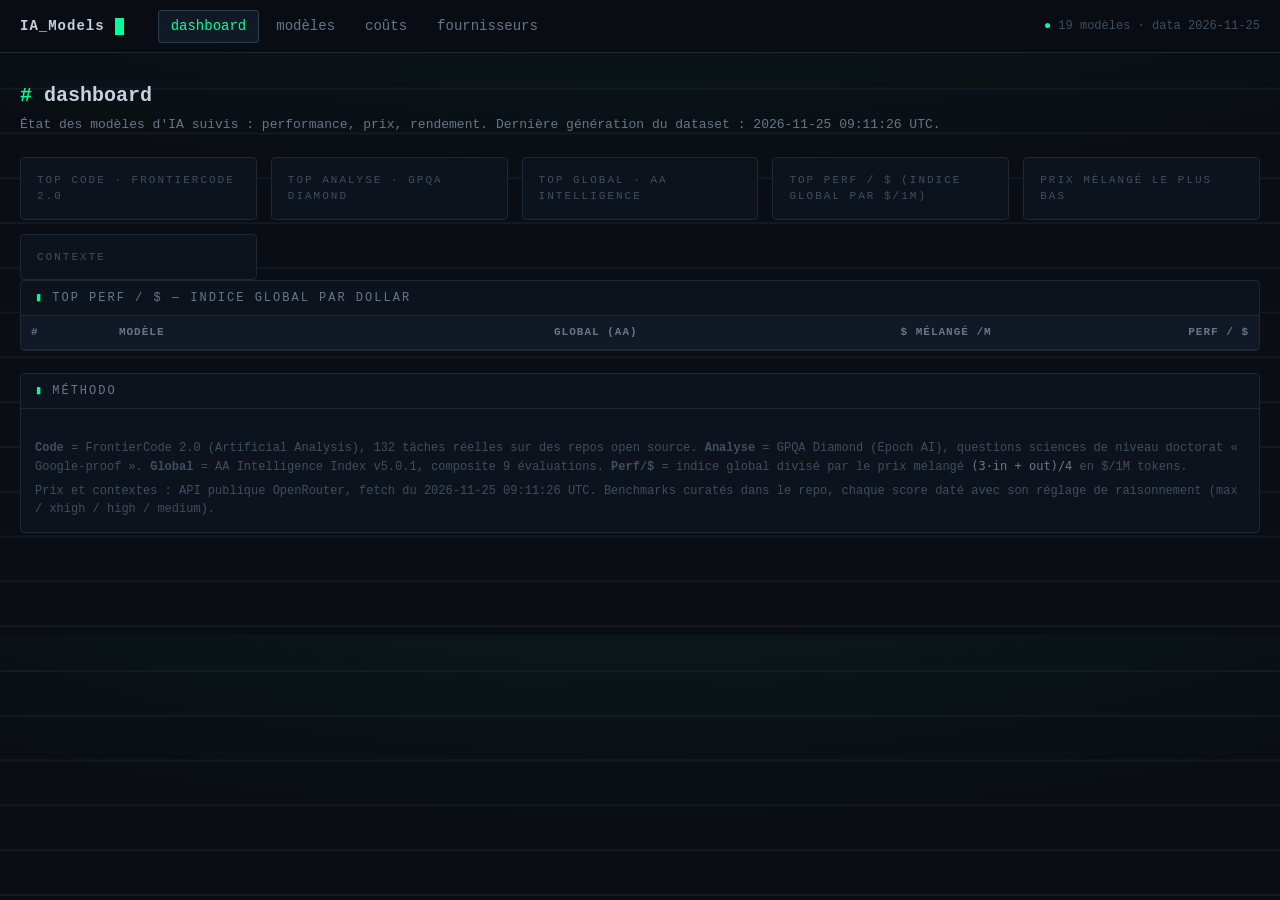
==== index.html @ 7197041c "Add static site with terminal theme: dashboard, models, costs and providers pages" ====
<!doctype html>
<html lang="fr">
<head>
<meta charset="utf-8">
<meta name="viewport" content="width=device-width, initial-scale=1">
<title>IA_Models — Dashboard</title>
<meta name="description" content="Suivi data driven des modèles d'IA : performances, coûts, fournisseurs d'inférence.">
<link rel="icon" href="assets/img/favicon.svg" type="image/svg+xml">
<link rel="stylesheet" href="assets/css/style.css">
</head>
<body>

<header class="topbar">
	<div class="topbar-inner">
		<a class="brand" href="index.html">IA_Models<span class="cursor"></span></a>
		<nav class="nav">
			<a class="active" href="index.html">dashboard</a>
			<a href="models.html">modèles</a>
			<a href="costs.html">coûts</a>
			<a href="providers.html">fournisseurs</a>
		</nav>
		<div class="top-status" id="data-status"><span class="dot">●</span> chargement…</div>
	</div>
</header>

<main class="wrap">

	<section class="page-head">
		<h1>dashboard</h1>
		<p>État des modèles d'IA suivis : performance, prix, rendement. Dernière génération du dataset : <span id="generated-at">--</span>.</p>
	</section>

	<section class="kpi-grid">
		<div class="kpi"><div class="k-label">Top code · FrontierCode 2.0</div><div id="kpi-code"></div></div>
		<div class="kpi"><div class="k-label">Top analyse · GPQA Diamond</div><div id="kpi-analyse"></div></div>
		<div class="kpi"><div class="k-label">Top global · AA Intelligence</div><div id="kpi-global"></div></div>
		<div class="kpi"><div class="k-label">Top perf / $ (indice global par $/1M)</div><div id="kpi-value"></div></div>
		<div class="kpi"><div class="k-label">Prix mélangé le plus bas</div><div id="kpi-cheap"></div></div>
		<div class="kpi"><div class="k-label">Contexte</div><div id="kpi-ctx"></div></div>
	</section>

	<section class="panel">
		<div class="panel-title">top perf / $ — indice global par dollar</div>
		<div class="panel-body" style="padding:0">
			<table class="grid" id="top-value">
				<thead>
					<tr>
						<th>#</th>
						<th>Modèle</th>
						<th class="num">Global (AA)</th>
						<th class="num">$ mélangé /M</th>
						<th class="num">Perf / $</th>
					</tr>
				</thead>
				<tbody></tbody>
			</table>
		</div>
	</section>

	<section class="panel">
		<div class="panel-title">méthodo</div>
		<div class="panel-body footer-note">
			<p style="margin:0 0 6px">
				<b class="legend">Code</b> = FrontierCode 2.0 (Artificial Analysis), 132 tâches réelles sur des repos open source.
				<b class="legend">Analyse</b> = GPQA Diamond (Epoch AI), questions sciences de niveau doctorat « Google-proof ».
				<b class="legend">Global</b> = AA Intelligence Index v5.0.1, composite 9 évaluations.
				<b class="legend">Perf/$</b> = indice global divisé par le prix mélangé <code>(3·in + out)/4</code> en $/1M tokens.
			</p>
			<p style="margin:0">
				Prix et contextes : API publique OpenRouter, fetch du <span id="pricing-at">--</span>. Benchmarks curatés dans le repo, chaque score daté avec son réglage de raisonnement (max / xhigh / high / medium).
			</p>
		</div>
	</section>

</main>

<script src="assets/js/app.js"></script>
</body>
</html>
---- assets/css/style.css ----
/* IA_Models -- theme "terminal", geek, data driven */

:root {
	--bg: #0a0e14;
	--bg-panel: #0d131c;
	--bg-panel-2: #111926;
	--border: #1d2836;
	--border-hi: #2b3d52;
	--text: #c5d1de;
	--text-dim: #66768a;
	--text-faint: #3f4e60;
	--green: #00ff9c;
	--cyan: #38bdf8;
	--amber: #f5c542;
	--red: #ff5c5c;
	--purple: #a78bfa;
	--mono: "JetBrains Mono", "Fira Code", ui-monospace, SFMono-Regular,
		Menlo, Consolas, "Liberation Mono", monospace;
}

* { box-sizing: border-box; }

html { color-scheme: dark; }

body {
	margin: 0;
	background: var(--bg);
	color: var(--text);
	font-family: var(--mono);
	font-size: 14px;
	line-height: 1.5;
	background-image:
		radial-gradient(ellipse 80% 50% at 50% -20%, rgba(0, 255, 156, 0.06), transparent),
		linear-gradient(transparent 95%, rgba(38, 56, 74, 0.25) 95%);
	background-size: 100% 100%, 100% 3.2em;
}

a { color: var(--cyan); text-decoration: none; }
a:hover { text-decoration: underline; }

/* ---------- header ---------- */

.topbar {
	border-bottom: 1px solid var(--border);
	background: rgba(10, 14, 20, 0.92);
	backdrop-filter: blur(4px);
	position: sticky;
	top: 0;
	z-index: 10;
}

.topbar-inner {
	max-width: 1280px;
	margin: 0 auto;
	padding: 0 20px;
	display: flex;
	align-items: center;
	gap: 22px;
	height: 52px;
}

.brand {
	display: flex;
	align-items: center;
	gap: 10px;
	font-weight: 700;
	letter-spacing: 1px;
	color: var(--text);
}

.brand:hover { text-decoration: none; }

.brand .cursor {
	display: inline-block;
	width: 9px;
	height: 17px;
	background: var(--green);
	animation: blink 1.1s steps(1) infinite;
}

@keyframes blink { 50% { opacity: 0; } }

.nav {
	display: flex;
	gap: 4px;
	margin-left: 12px;
}

.nav a {
	padding: 5px 12px;
	color: var(--text-dim);
	border: 1px solid transparent;
	border-radius: 3px;
}

.nav a:hover { color: var(--text); text-decoration: none; border-color: var(--border-hi); }

.nav a.active {
	color: var(--green);
	border-color: var(--border-hi);
	background: var(--bg-panel-2);
}

.top-status {
	margin-left: auto;
	color: var(--text-faint);
	font-size: 12px;
	white-space: nowrap;
}

.top-status .dot { color: var(--green); }

/* ---------- layout ---------- */

.wrap {
	max-width: 1280px;
	margin: 0 auto;
	padding: 28px 20px 80px;
}

.page-head { margin-bottom: 22px; }

.page-head h1 {
	font-size: 20px;
	margin: 0 0 4px;
	color: var(--text);
}

.page-head h1::before { content: "# "; color: var(--green); }

.page-head p { margin: 0; color: var(--text-dim); font-size: 13px; }

.panel {
	border: 1px solid var(--border);
	background: var(--bg-panel);
	border-radius: 4px;
	margin-bottom: 22px;
	overflow: hidden;
}

.panel-title {
	padding: 8px 14px;
	border-bottom: 1px solid var(--border);
	color: var(--text-dim);
	font-size: 12px;
	letter-spacing: 2px;
	text-transform: uppercase;
	display: flex;
	align-items: center;
	gap: 8px;
}

.panel-title::before { content: "▮"; color: var(--green); }

.panel-body { padding: 14px; }

/* ---------- KPI grid ---------- */

.kpi-grid {
	display: grid;
	grid-template-columns: repeat(auto-fit, minmax(210px, 1fr));
	gap: 14px;
}

.kpi {
	border: 1px solid var(--border);
	background: var(--bg-panel);
	border-radius: 4px;
	padding: 14px 16px;
	position: relative;
}

.kpi .k-label { color: var(--text-faint); font-size: 11px; letter-spacing: 2px; text-transform: uppercase; }

.kpi .k-value {
	font-size: 21px;
	font-weight: 700;
	margin-top: 6px;
	color: var(--text);
}

.kpi .k-sub { color: var(--text-dim); font-size: 12px; margin-top: 4px; min-height: 1.2em; }

.kpi .k-value .accent { color: var(--green); }

/* ---------- table ---------- */

table.grid {
	width: 100%;
	border-collapse: collapse;
	font-size: 13px;
}

table.grid th {
	text-align: left;
	padding: 8px 10px;
	color: var(--text-dim);
	font-weight: 600;
	font-size: 11px;
	letter-spacing: 1px;
	text-transform: uppercase;
	border-bottom: 1px solid var(--border);
	background: var(--bg-panel-2);
	white-space: nowrap;
	user-select: none;
}

table.grid th.sortable { cursor: pointer; }
table.grid th.sortable:hover { color: var(--text); }
table.grid th .arrow { color: var(--green); }

table.grid td {
	padding: 7px 10px;
	border-bottom: 1px solid var(--border);
	white-space: nowrap;
}

table.grid tr:hover td { background: var(--bg-panel-2); }
table.grid td.num, table.grid th.num { text-align: right; }
table.grid td.dim { color: var(--text-dim); }
table.grid td.faint { color: var(--text-faint); }

.cell-main { font-weight: 700; color: var(--text); }
.cell-sub { color: var(--text-faint); font-size: 11px; }

.badge {
	display: inline-block;
	font-size: 10px;
	padding: 1px 6px;
	border-radius: 3px;
	border: 1px solid var(--border-hi);
	color: var(--text-dim);
	margin-left: 8px;
	vertical-align: middle;
}

.badge.open { color: var(--green); border-color: rgba(0, 255, 156, 0.4); }

.lab-dot {
	display: inline-block;
	width: 8px;
	height: 8px;
	border-radius: 2px;
	margin-right: 8px;
	vertical-align: baseline;
}

/* barres d'indice */
.bar-cell { display: flex; align-items: center; justify-content: flex-end; gap: 8px; }
.bar {
	width: 82px;
	height: 8px;
	border: 1px solid var(--border-hi);
	border-radius: 2px;
	overflow: hidden;
	background: var(--bg);
}
.bar > span { display: block; height: 100%; background: var(--green); }
.bar.analyse > span { background: var(--cyan); }
.bar.global > span { background: var(--purple); }
.bar span.null { width: 0; }

.pos { color: var(--green); }
.warn { color: var(--amber); }
.na { color: var(--text-faint); }

/* filtres */
.filters { display: flex; gap: 10px; margin-bottom: 14px; flex-wrap: wrap; align-items: center; }

.filters input[type="search"], .filters select {
	background: var(--bg);
	border: 1px solid var(--border-hi);
	color: var(--text);
	font-family: var(--mono);
	font-size: 13px;
	padding: 6px 10px;
	border-radius: 3px;
	outline: none;
}

.filters input[type="search"]:focus, .filters select:focus { border-color: var(--green); }

.legend { color: var(--text-faint); font-size: 12px; }
.legend b { color: var(--text-dim); }

.footer-note { color: var(--text-faint); font-size: 12px; margin-top: 16px; }
.footer-note code { color: var(--text-dim); }

.provider-grid { display: grid; grid-template-columns: repeat(auto-fit, minmax(280px, 1fr)); gap: 14px; }

.provider-card { border: 1px solid var(--border); border-radius: 4px; background: var(--bg-panel); padding: 14px 16px; }
.provider-card h3 { margin: 0 0 8px; font-size: 14px; }
.provider-card .stat-row { display: flex; justify-content: space-between; font-size: 12px; padding: 3px 0; color: var(--text-dim); }
.provider-card .stat-row b { color: var(--text); font-weight: 600; }

@media (max-width: 720px) {
	.top-status { display: none; }
	.nav { margin-left: 0; }
	.topbar-inner { flex-wrap: wrap; height: auto; padding: 8px 12px; }
	.bar { width: 48px; }
}
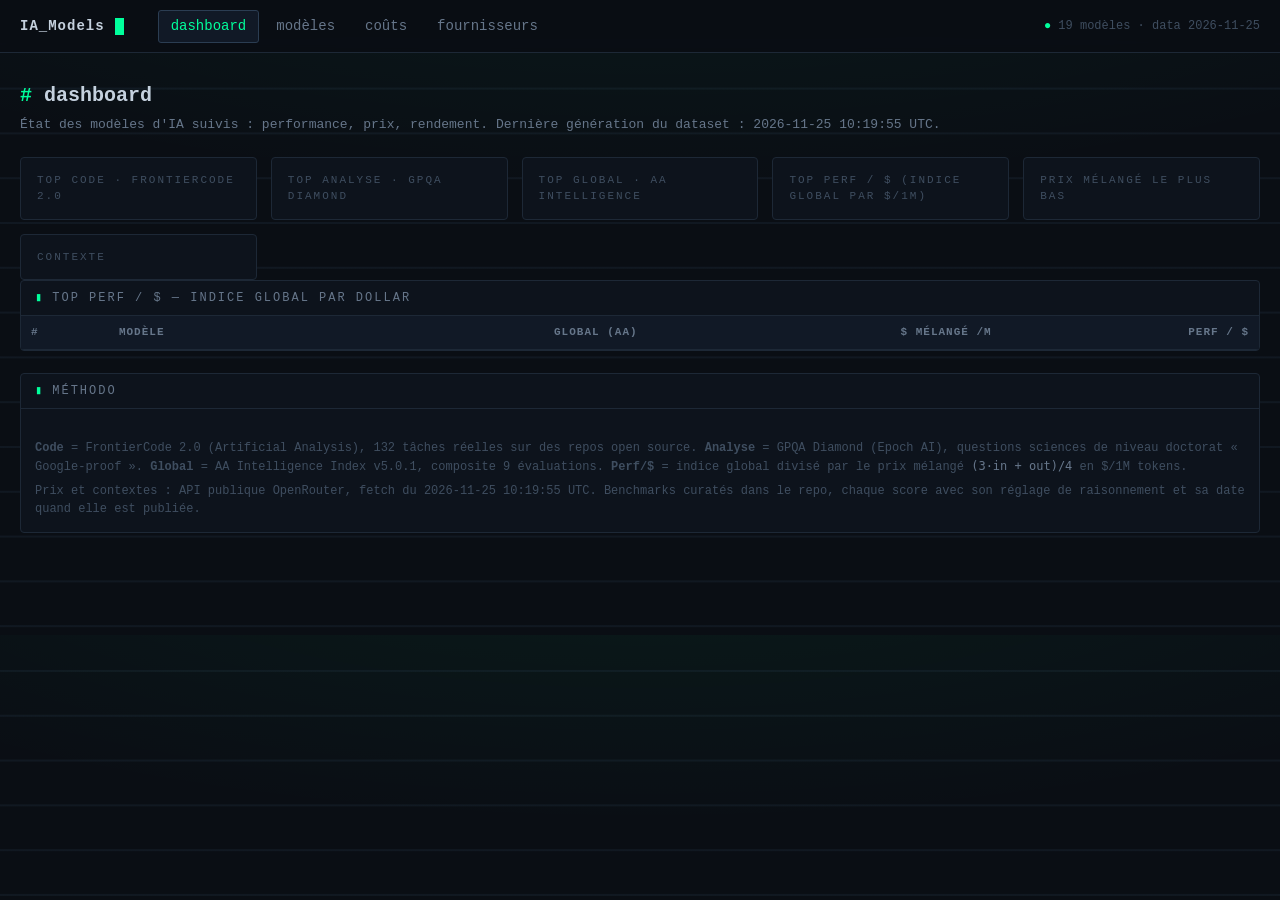
==== commit 3c2f4769: "Sync docs with reality: score dates optional, full settings range, Pages activation done" ====
--- a/index.html
+++ b/index.html
@@ -67,7 +67,7 @@
 				<b class="legend">Perf/$</b> = indice global divisé par le prix mélangé <code>(3·in + out)/4</code> en $/1M tokens.
 			</p>
 			<p style="margin:0">
-				Prix et contextes : API publique OpenRouter, fetch du <span id="pricing-at">--</span>. Benchmarks curatés dans le repo, chaque score daté avec son réglage de raisonnement (max / xhigh / high / medium).
+				Prix et contextes : API publique OpenRouter, fetch du <span id="pricing-at">--</span>. Benchmarks curatés dans le repo, chaque score avec son réglage de raisonnement et sa date quand elle est publiée.
 			</p>
 		</div>
 	</section>
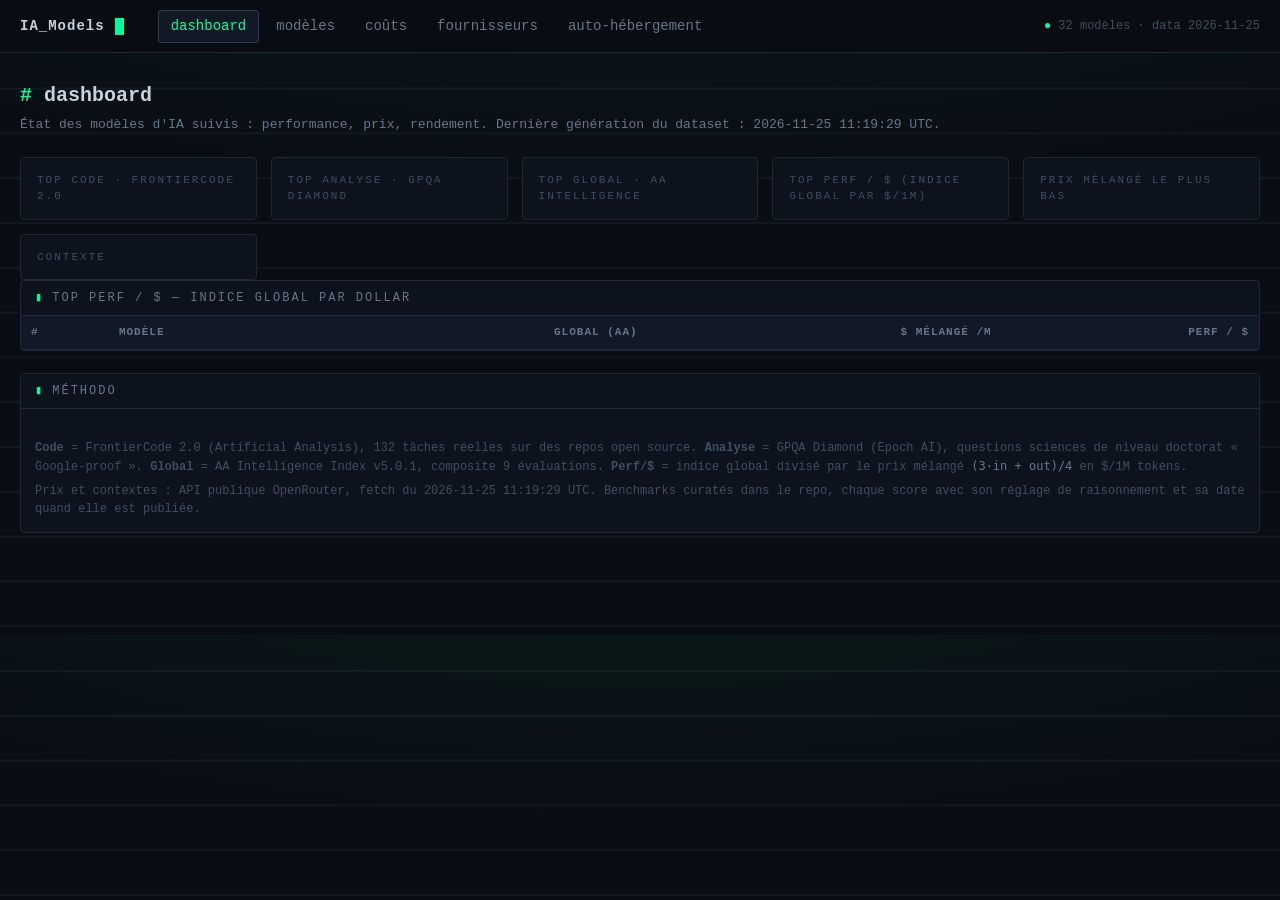
==== commit a6408fc1: "Add open-source model lineup and GPU self-hosting page with VRAM filter" ====
--- a/index.html
+++ b/index.html
@@ -18,6 +18,7 @@
 			<a href="models.html">modèles</a>
 			<a href="costs.html">coûts</a>
 			<a href="providers.html">fournisseurs</a>
+			<a href="hosting.html">auto-hébergement</a>
 		</nav>
 		<div class="top-status" id="data-status"><span class="dot">●</span> chargement…</div>
 	</div>
--- a/assets/css/style.css
+++ b/assets/css/style.css
@@ -299,3 +299,16 @@
 	.topbar-inner { flex-wrap: wrap; height: auto; padding: 8px 12px; }
 	.bar { width: 48px; }
 }
+
+.badge.nope { color: var(--red); border-color: rgba(255, 92, 92, 0.4); }
+
+.filters input[type="number"] {
+	background: var(--bg-panel);
+	border: 1px solid var(--border);
+	border-radius: 4px;
+	color: var(--text);
+	font-family: var(--mono);
+	font-size: 12px;
+	padding: 4px 8px;
+}
+.filters input[type="number"]:focus { border-color: var(--green); outline: none; }
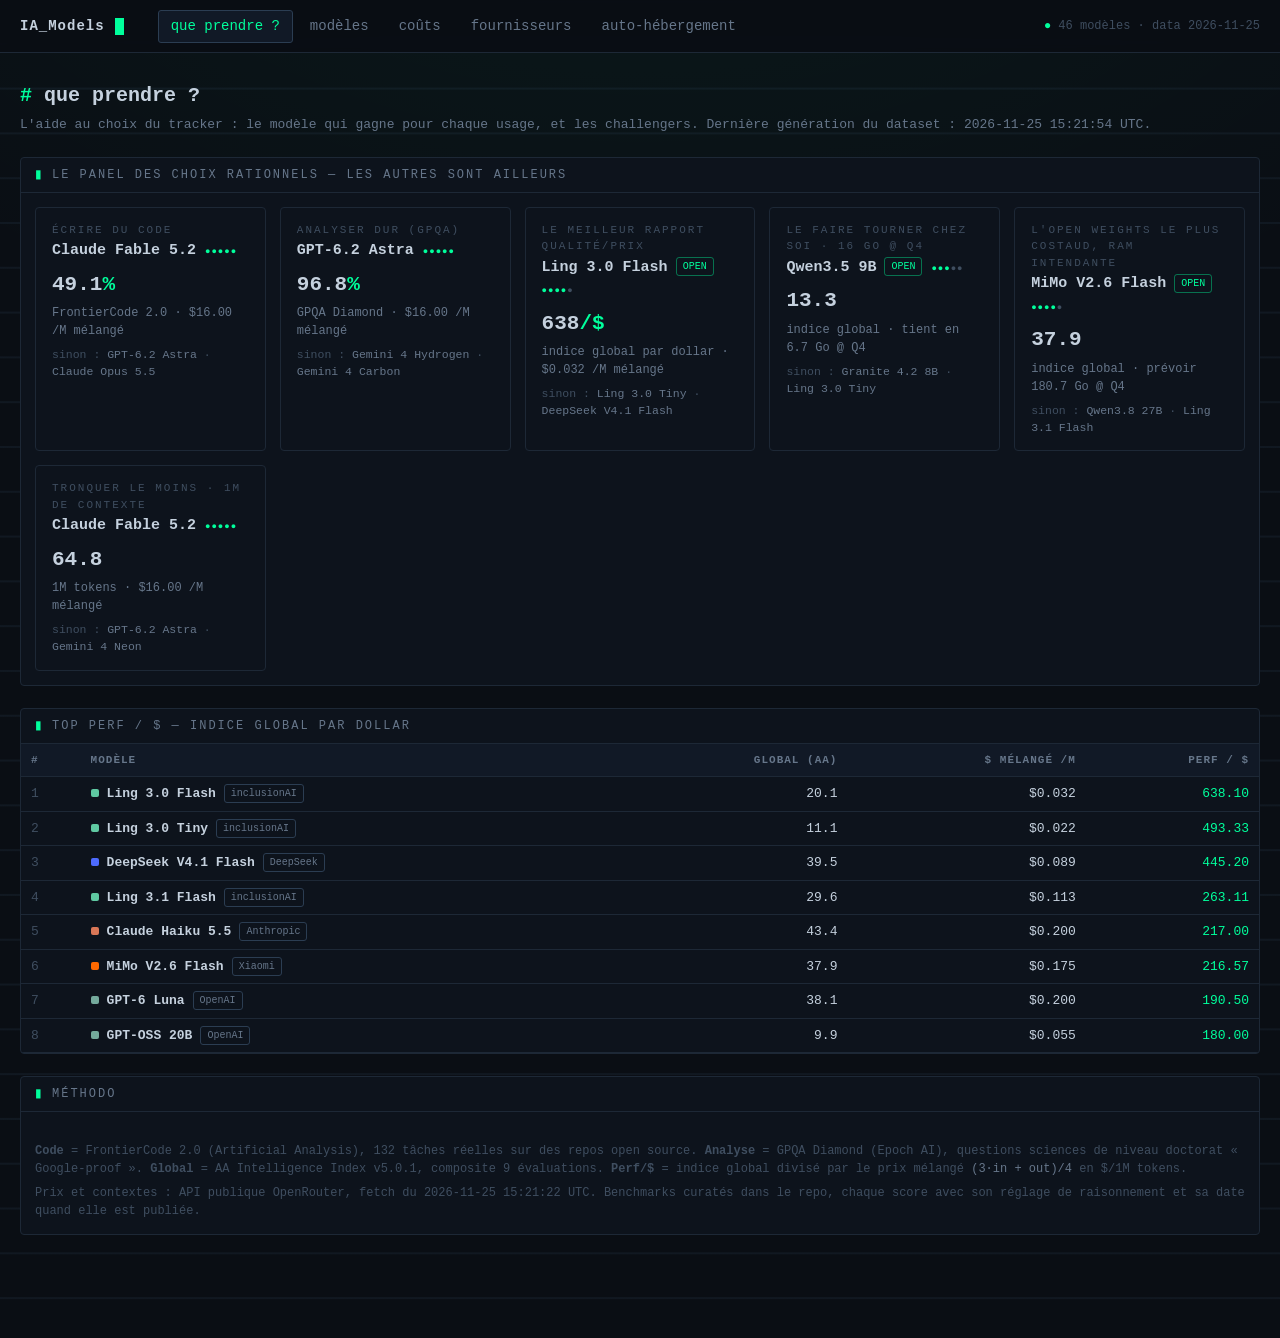
==== commit 8c035ca2: "Turn the dashboard into a decision helper, add release dates with freshness scores, more self-hostab" ====
--- a/index.html
+++ b/index.html
@@ -3,7 +3,7 @@
 <head>
 <meta charset="utf-8">
 <meta name="viewport" content="width=device-width, initial-scale=1">
-<title>IA_Models — Dashboard</title>
+<title>IA_Models — Que prendre ?</title>
 <meta name="description" content="Suivi data driven des modèles d'IA : performances, coûts, fournisseurs d'inférence.">
 <link rel="icon" href="assets/img/favicon.svg" type="image/svg+xml">
 <link rel="stylesheet" href="assets/css/style.css">
@@ -14,7 +14,7 @@
 	<div class="topbar-inner">
 		<a class="brand" href="index.html">IA_Models<span class="cursor"></span></a>
 		<nav class="nav">
-			<a class="active" href="index.html">dashboard</a>
+			<a class="active" href="index.html">que prendre ?</a>
 			<a href="models.html">modèles</a>
 			<a href="costs.html">coûts</a>
 			<a href="providers.html">fournisseurs</a>
@@ -27,17 +27,15 @@
 <main class="wrap">
 
 	<section class="page-head">
-		<h1>dashboard</h1>
-		<p>État des modèles d'IA suivis : performance, prix, rendement. Dernière génération du dataset : <span id="generated-at">--</span>.</p>
+		<h1>que prendre ?</h1>
+		<p>L'aide au choix du tracker : le modèle qui gagne pour chaque usage, et les challengers. Dernière génération du dataset : <span id="generated-at">--</span>.</p>
 	</section>
 
-	<section class="kpi-grid">
-		<div class="kpi"><div class="k-label">Top code · FrontierCode 2.0</div><div id="kpi-code"></div></div>
-		<div class="kpi"><div class="k-label">Top analyse · GPQA Diamond</div><div id="kpi-analyse"></div></div>
-		<div class="kpi"><div class="k-label">Top global · AA Intelligence</div><div id="kpi-global"></div></div>
-		<div class="kpi"><div class="k-label">Top perf / $ (indice global par $/1M)</div><div id="kpi-value"></div></div>
-		<div class="kpi"><div class="k-label">Prix mélangé le plus bas</div><div id="kpi-cheap"></div></div>
-		<div class="kpi"><div class="k-label">Contexte</div><div id="kpi-ctx"></div></div>
+<section class="panel">
+		<div class="panel-title">le panel des choix rationnels — les autres sont ailleurs</div>
+		<div class="panel-body" style="padding:14px">
+			<div class="kpi-grid" id="dispatch"></div>
+		</div>
 	</section>
 
 	<section class="panel">
--- a/assets/css/style.css
+++ b/assets/css/style.css
@@ -312,3 +312,44 @@
 	padding: 4px 8px;
 }
 .filters input[type="number"]:focus { border-color: var(--green); outline: none; }
+
+.badge.best { color: var(--cyan); border-color: rgba(56, 189, 248, 0.5); }
+.neg { color: var(--red); }
+
+.provider-summary .stat-row {
+	display: flex;
+	justify-content: space-between;
+	gap: 16px;
+	padding: 3px 0;
+	border-bottom: 1px dashed var(--border);
+	color: var(--text-dim);
+	font-size: 12.5px;
+}
+.provider-summary .stat-row:last-child { border-bottom: none; }
+.provider-summary .stat-row b { color: var(--text); font-weight: 700; }
+
+.v4-tag {
+	color: var(--amber);
+	font-size: 10px;
+	margin-left: 4px;
+	vertical-align: middle;
+}
+
+a.cell-main { color: var(--text); }
+a.cell-main:hover { color: var(--green); text-decoration: none; }
+
+.dots { white-space: nowrap; letter-spacing: 1px; }
+.dot-f { color: var(--text-faint); font-size: 9px; }
+.dot-f.on { color: var(--green); }
+
+.kpi .k-name { font-size: 15px; margin: 2px 0 4px; }
+.pick-alt { color: var(--text-faint); font-size: 11.5px; margin-top: 6px; }
+.pick-alt a { color: var(--text-dim); }
+.pick-alt a:hover { color: var(--cyan); }
+
+.fit-ok { color: var(--green); }
+.fit-ok b { font-weight: 700; }
+.fit-no { color: var(--red); }
+
+.checklist { display: inline-flex; gap: 6px; align-items: center; cursor: pointer; user-select: none; }
+.checklist input { accent-color: var(--green); }
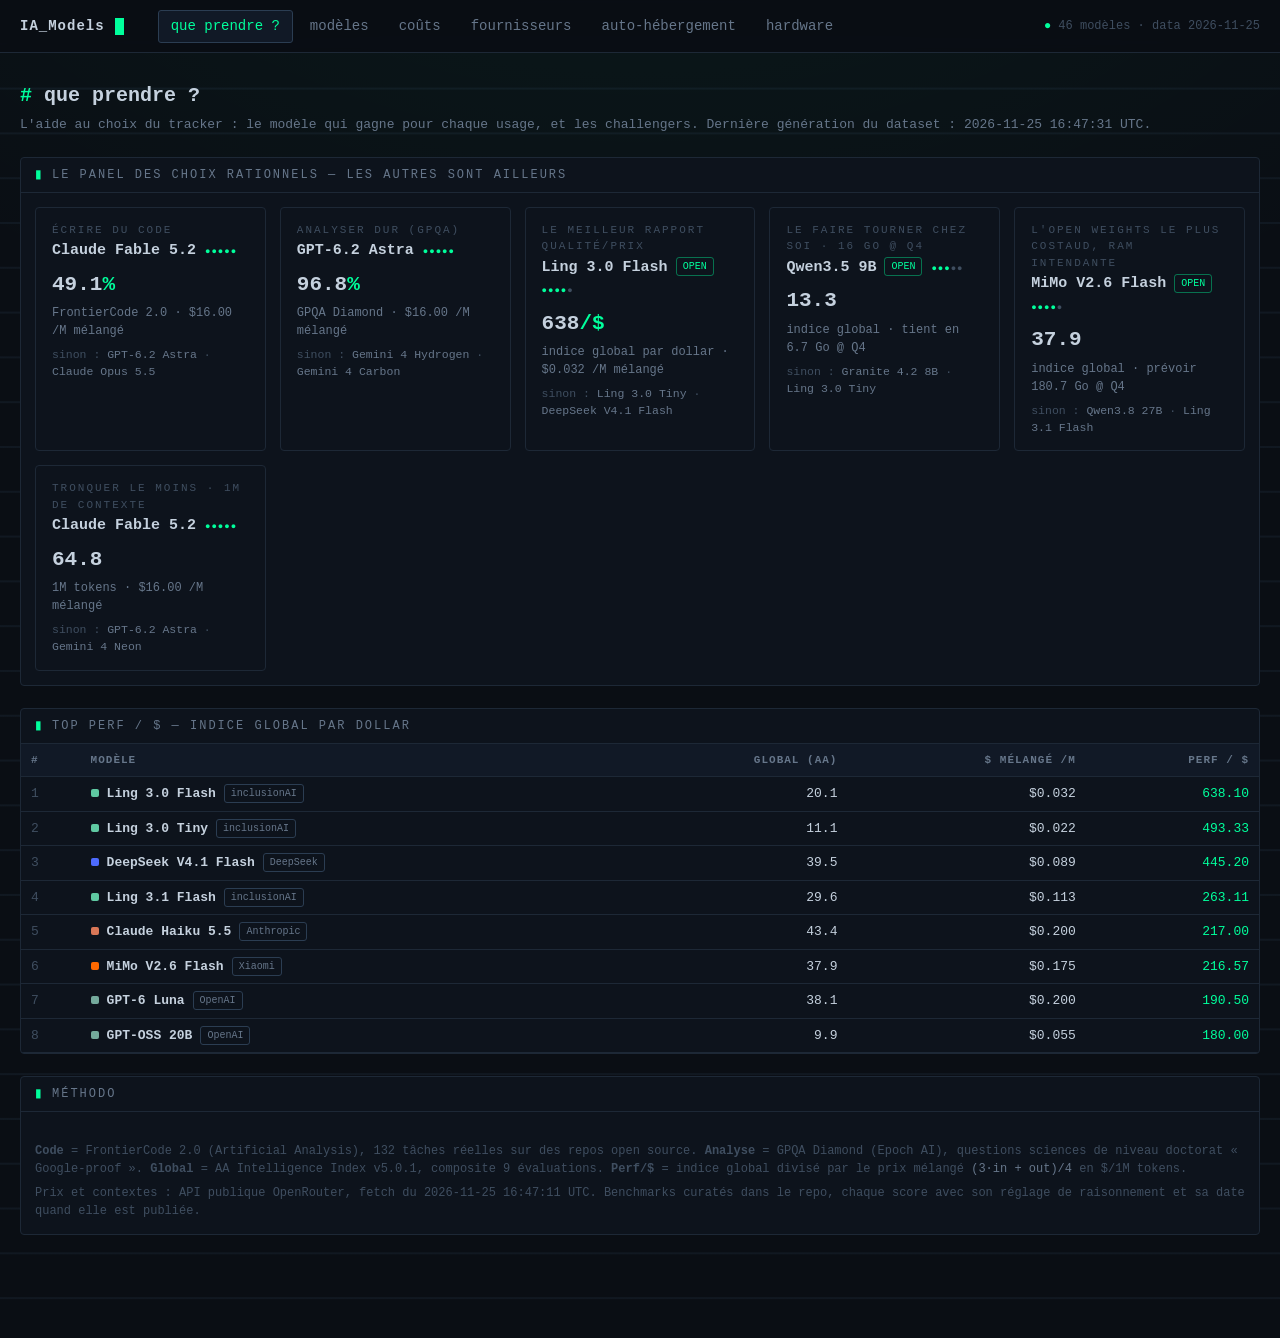
==== commit 03e19098: "Add a hardware page with component costs, power draw, VRAM and estimated tokens per second per open " ====
--- a/index.html
+++ b/index.html
@@ -19,6 +19,7 @@
 			<a href="costs.html">coûts</a>
 			<a href="providers.html">fournisseurs</a>
 			<a href="hosting.html">auto-hébergement</a>
+			<a href="hardware.html">hardware</a>
 		</nav>
 		<div class="top-status" id="data-status"><span class="dot">●</span> chargement…</div>
 	</div>
--- a/assets/css/style.css
+++ b/assets/css/style.css
@@ -353,3 +353,6 @@
 
 .checklist { display: inline-flex; gap: 6px; align-items: center; cursor: pointer; user-select: none; }
 .checklist input { accent-color: var(--green); }
+
+tr.row-dim td { color: var(--text-faint); }
+tr.row-dim td .cell-main { color: var(--text-dim); }
